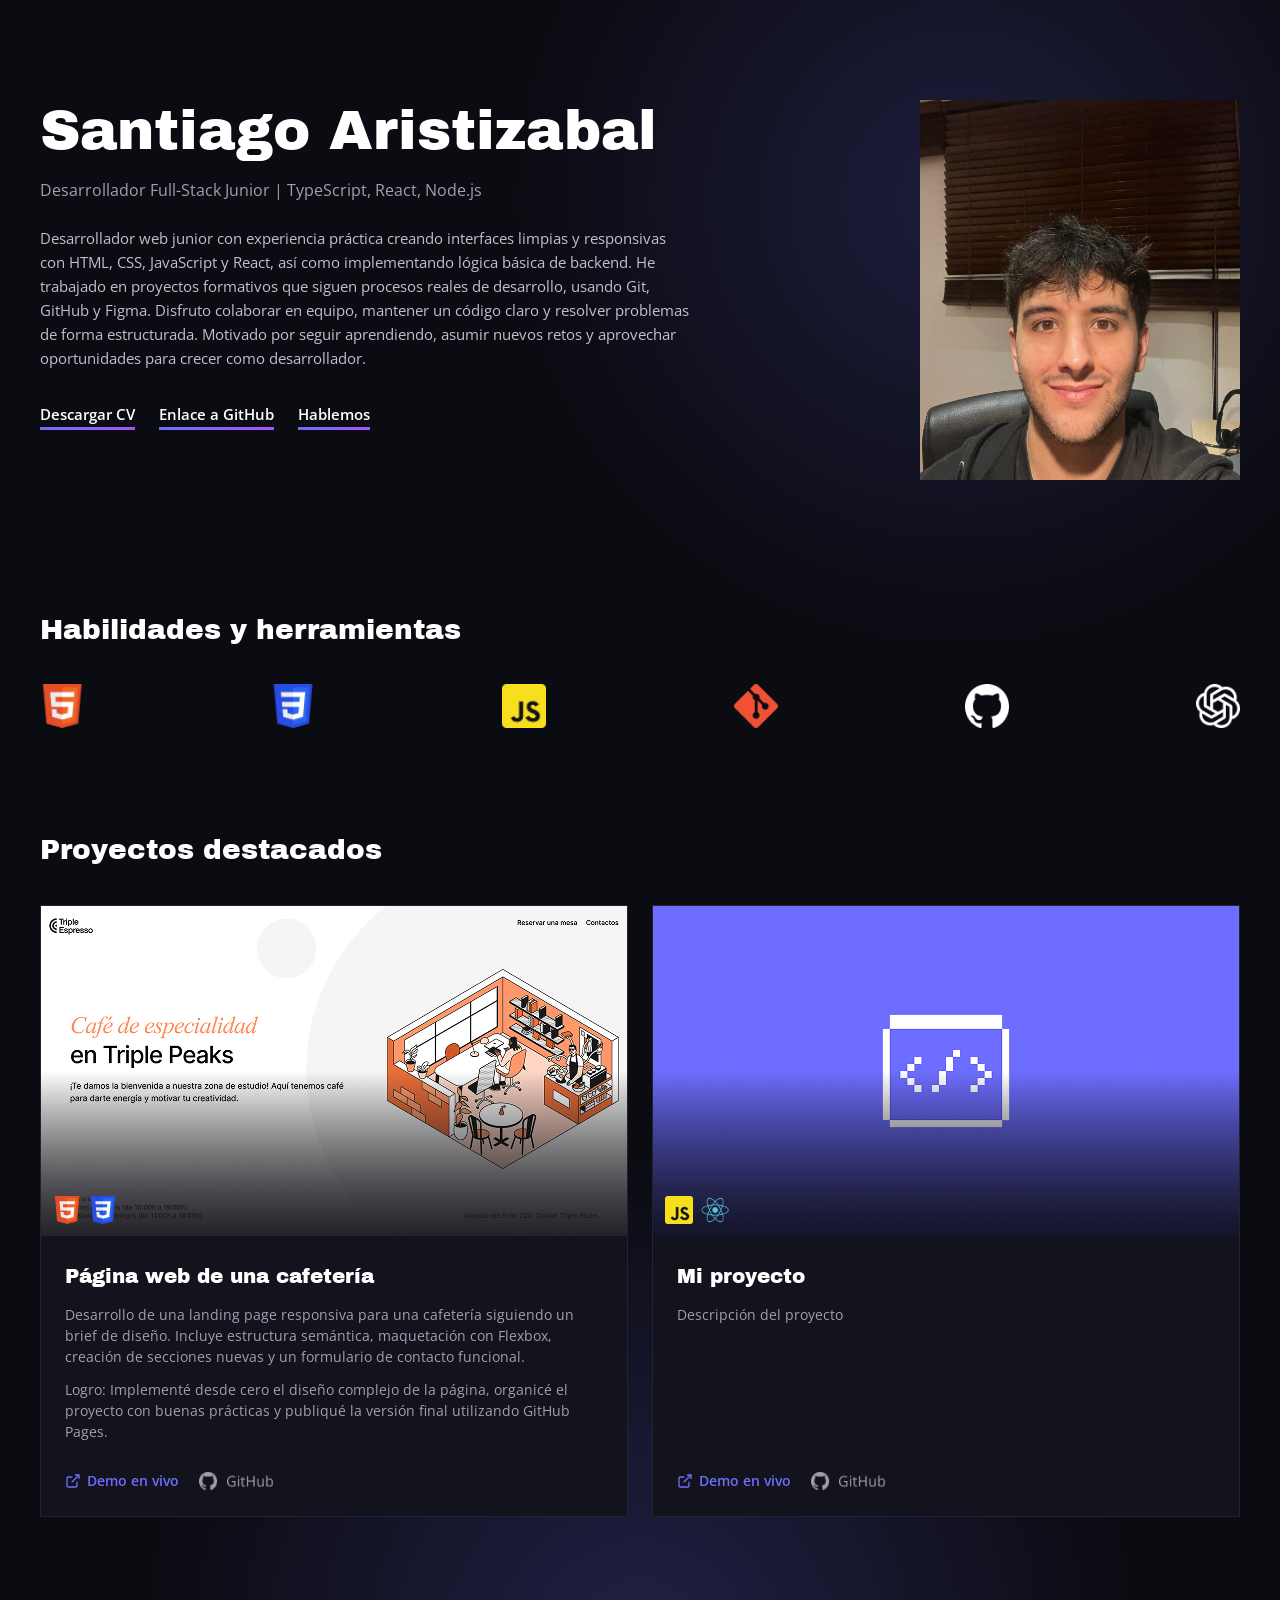
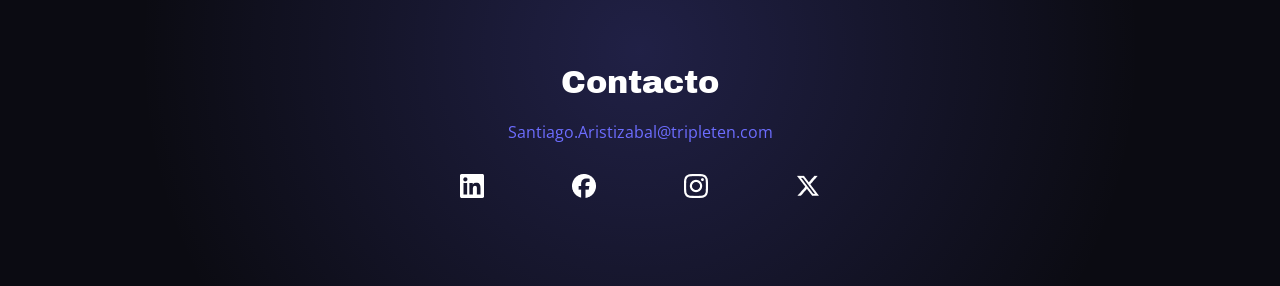
==== index.html @ 441eec58 "actualizar" ====
<!doctype html>
<html lang="es">
  <head>
    <meta charset="UTF-8" />
    <meta name="viewport" content="width=device-width, initial-scale=1.0" />
    <title>Santiago Aristizabal - Portafolio</title>
    <link rel="icon" type="image/x-icon" href="favicon.ico" />

    <link rel="stylesheet" href="./styles/normalize.css" />
    <link rel="stylesheet" href="./styles/style.css" />
  </head>
  <body>
    <main class="page">
      <section class="hero">
        <div class="hero__container">
          <div class="hero__content">
            <h1 class="hero__title">Santiago Aristizabal</h1>
            <p class="hero__subtitle">
              Desarrollador Full-Stack Junior | TypeScript, React, Node.js
            </p>
            <p class="hero__description">
              Desarrollador web junior con experiencia práctica creando
              interfaces limpias y responsivas con HTML, CSS, JavaScript y
              React, así como implementando lógica básica de backend. He
              trabajado en proyectos formativos que siguen procesos reales de
              desarrollo, usando Git, GitHub y Figma. Disfruto colaborar en
              equipo, mantener un código claro y resolver problemas de forma
              estructurada. Motivado por seguir aprendiendo, asumir nuevos retos
              y aprovechar oportunidades para crecer como desarrollador.
            </p>
            <div class="hero__actions">
              <a href="#" class="hero__action-link">Descargar CV</a>
              <a href="#" class="hero__action-link">Enlace a GitHub</a>
              <a href="#" class="hero__action-link">Hablemos</a>
            </div>
          </div>
          <div class="hero__image-wrapper">
            <img
              src="./images/img_3877.jpg"
              alt="Fotografía de Santiago Aristizabal"
              class="hero__image"
            />
          </div>
        </div>
      </section>

      <section class="skills">
        <h2 class="section-title">Habilidades y herramientas</h2>
        <ul class="skills__list">
          <li class="skills__item">
            <img
              src="./images/Frame 2087328168.png"
              alt="HTML5"
              class="skill-icon"
            />
          </li>
          <li class="skills__item">
            <img
              src="./images/Frame 2087328171.png"
              alt="CSS3"
              class="skill-icon"
            />
          </li>
          <li class="skills__item">
            <img
              src="./images/Frame 2087328169.png"
              alt="JavaScript"
              class="skill-icon"
            />
          </li>
          <li class="skills__item">
            <img
              src="./images/Group 2087326846.png"
              alt="Git"
              class="skill-icon"
            />
          </li>
          <li class="skills__item">
            <img
              src="./images/Group 2087326847.png"
              alt="GitHub"
              class="skill-icon"
            />
          </li>
          <li class="skills__item">
            <img
              src="./images/Group 2087326848.png"
              alt="ChatGPT"
              class="skill-icon"
            />
          </li>
        </ul>
      </section>

      <section class="projects">
        <h2 class="section-title">Proyectos destacados</h2>
        <div class="projects__grid">
          <article class="project-card">
            <div class="project-card__image-wrapper">
              <img
                src="./images/Rectangle 3.png"
                alt="Página web de una cafetería"
                class="project-card__image"
              />
              <div class="project-card__overlay"></div>
              <div class="project-card__tags">
                <img
                  src="./images/Frame 2087328168.png"
                  alt="HTML"
                  class="project-tag-icon"
                />
                <img
                  src="./images/Frame 2087328171.png"
                  alt="CSS"
                  class="project-tag-icon"
                />
              </div>
            </div>
            <div class="project-card__content">
              <div class="project-card__info">
                <h3 class="project-card__title">Página web de una cafetería</h3>
                <p class="project-card__description">
                  Desarrollo de una landing page responsiva para una cafetería
                  siguiendo un brief de diseño. Incluye estructura semántica,
                  maquetación con Flexbox, creación de secciones nuevas y un
                  formulario de contacto funcional.
                </p>
                <p class="project-card__achievement">
                  Logro: Implementé desde cero el diseño complejo de la página,
                  organicé el proyecto con buenas prácticas y publiqué la
                  versión final utilizando GitHub Pages.
                </p>
              </div>
              <div class="project-card__links">
                <a href="#" class="project-link">
                  <svg
                    class="project-link-icon"
                    viewBox="0 0 24 24"
                    fill="none"
                    stroke="currentColor"
                    stroke-width="2"
                  >
                    <path
                      d="M18 13v6a2 2 0 0 1-2 2H5a2 2 0 0 1-2-2V8a2 2 0 0 1 2-2h6"
                    ></path>
                    <polyline points="15 3 21 3 21 9"></polyline>
                    <line x1="10" y1="14" x2="21" y2="3"></line>
                  </svg>
                  Demo en vivo
                </a>
                <a href="#" class="project-link">
                  <img
                    src="./images/Group 2087326850.png"
                    alt="GitHub"
                    class="project-github-icon"
                  />
                </a>
              </div>
            </div>
          </article>

          <article class="project-card">
            <div class="project-card__image-wrapper">
              <img
                src="./images/Rectangle 5.png"
                alt="Vista previa de mi proyecto"
                class="project-card__image"
              />
              <div class="project-card__overlay"></div>
              <div class="project-card__tags">
                <img
                  src="./images/Frame 2087328169.png"
                  alt="JavaScript"
                  class="project-tag-icon"
                />
                <img
                  src="./images/Frame 2087328170.png"
                  alt="React"
                  class="project-tag-icon"
                />
              </div>
            </div>
            <div class="project-card__content">
              <div class="project-card__info">
                <h3 class="project-card__title">Mi proyecto</h3>
                <p class="project-card__description">
                  Descripción del proyecto
                </p>
              </div>
              <div class="project-card__links">
                <a href="#" class="project-link">
                  <svg
                    class="project-link-icon"
                    viewBox="0 0 24 24"
                    fill="none"
                    stroke="currentColor"
                    stroke-width="2"
                  >
                    <path
                      d="M18 13v6a2 2 0 0 1-2 2H5a2 2 0 0 1-2-2V8a2 2 0 0 1 2-2h6"
                    ></path>
                    <polyline points="15 3 21 3 21 9"></polyline>
                    <line x1="10" y1="14" x2="21" y2="3"></line>
                  </svg>
                  Demo en vivo
                </a>
                <a href="#" class="project-link">
                  <img
                    src="./images/Group 2087326850.png"
                    alt="GitHub"
                    class="project-github-icon"
                  />
                </a>
              </div>
            </div>
          </article>
        </div>
      </section>
    </main>

    <footer class="footer">
      <div class="footer__container">
        <h2 class="footer__title">Contacto</h2>
        <a
          href="mailto:Santiago.Aristizabal@tripleten.com"
          class="footer__email"
          >Santiago.Aristizabal@tripleten.com</a
        >
        <ul class="footer__socials">
          <li>
            <a href="#" aria-label="LinkedIn">
              <img
                src="./images/Linkedin-Negative.png"
                alt="LinkedIn"
                class="social-icon"
              />
            </a>
          </li>
          <li>
            <a href="#" aria-label="Facebook">
              <img
                src="./images/Facebook-Negative.png"
                alt="Facebook"
                class="social-icon"
              />
            </a>
          </li>
          <li>
            <a href="#" aria-label="Instagram">
              <img
                src="./images/Instagram-Negative.png"
                alt="Instagram"
                class="social-icon"
              />
            </a>
          </li>
          <li>
            <a href="#" aria-label="X">
              <img
                src="./images/X (Twitter)-Negative.png"
                alt="X"
                class="social-icon"
              />
            </a>
          </li>
        </ul>
      </div>
    </footer>
  </body>
</html>
---- styles/style.css ----
@font-face {
  font-family: "Archivo Black";
  src:
    url("../fonts/ArchivoBlack-Regular.woff2") format("woff2"),
    url("../fonts/ArchivoBlack-Regular.woff") format("woff");
  font-weight: 400;
  font-style: normal;
  font-display: swap;
}

@font-face {
  font-family: "Inter";
  src:
    url("../fonts/Inter-Regular.woff2") format("woff2"),
    url("../fonts/Inter-Regular.woff") format("woff");
  font-weight: 400;
  font-style: normal;
  font-display: swap;
}

@font-face {
  font-family: "Inter";
  src:
    url("../fonts/Inter-Medium.woff2") format("woff2"),
    url("../fonts/Inter-Medium.woff") format("woff");
  font-weight: 500;
  font-style: normal;
  font-display: swap;
}

@font-face {
  font-family: "Inter";
  src:
    url("../fonts/Inter-Bold.woff2") format("woff2"),
    url("../fonts/Inter-Bold.woff") format("woff");
  font-weight: 700;
  font-style: normal;
  font-display: swap;
}

@font-face {
  font-family: "Noto Serif";
  src:
    url("../fonts/NotoSerif-Italic.woff2") format("woff2"),
    url("../fonts/NotoSerif-Italic.woff") format("woff");
  font-weight: 400;
  font-style: italic;
  font-display: swap;
}

@font-face {
  font-family: "Open Sans";
  src:
    url("../fonts/OpenSans-Regular.woff2") format("woff2"),
    url("../fonts/OpenSans-Regular.woff") format("woff");
  font-weight: 400;
  font-style: normal;
  font-display: swap;
}

@font-face {
  font-family: "Open Sans";
  src:
    url("../fonts/OpenSans-SemiBold.woff2") format("woff2"),
    url("../fonts/OpenSans-SemiBold.woff") format("woff");
  font-weight: 600;
  font-style: normal;
  font-display: swap;
}

@font-face {
  font-family: "Open Sans";
  src:
    url("../fonts/OpenSans-Bold.woff2") format("woff2"),
    url("../fonts/OpenSans-Bold.woff") format("woff");
  font-weight: 700;
  font-style: normal;
  font-display: swap;
}
:root {
  --bg-color: #0b0b12;
  --card-bg: #13131e;
  --primary-color: #6d6dff;
  --primary-hover: #8282ff;
  --text-main: #ffffff;
  --text-muted: #a0a0b0;
  --font-primary: "Open Sans", sans-serif;
  --font-heading: "Archivo Black", sans-serif;
}

body {
  background-color: var(--bg-color);
  color: var(--text-main);
  font-family: var(--font-primary);
  line-height: 1.6;
  margin: 0;
  overflow-x: hidden;
  background-image:
    radial-gradient(
      circle at 75% 200px,
      rgba(109, 109, 255, 0.18) 0%,
      transparent 450px
    ),
    radial-gradient(
      circle at 50% 1650px,
      rgba(109, 109, 255, 0.22) 0%,
      transparent 500px
    );
  background-repeat: no-repeat;
}

.page {
  max-width: 1200px;
  margin: 0 auto;
  padding: 0 40px;
}

.hero {
  padding: 100px 0 80px;
}

.hero__container {
  display: flex;
  justify-content: space-between;
  align-items: flex-start;
  gap: 60px;
}

.hero__content {
  max-width: 650px;
}

.hero__title {
  font-family: var(--font-heading);
  font-size: 56px;
  line-height: 1.1;
  margin: 0 0 16px 0;
  font-weight: 400;
}

.hero__subtitle {
  color: var(--text-muted);
  font-size: 16px;
  margin: 0 0 24px 0;
  line-height: 1.5;
}

.hero__description {
  color: #c0c0d0;
  font-size: 15px;
  margin: 0 0 32px 0;
  line-height: 1.6;
}

.hero__actions {
  display: flex;
  gap: 24px;
}

.hero__action-link {
  color: var(--text-main);
  text-decoration: none;
  font-weight: 600;
  font-size: 15px;
  padding-bottom: 4px;
  background: linear-gradient(90deg, #6d6dff 0%, #a855f7 100%);
  background-size: 100% 3px;
  background-repeat: no-repeat;
  background-position: bottom;
  transition: opacity 0.3s ease;
}

.hero__action-link:hover {
  opacity: 0.8;
}

.hero__image-wrapper {
  width: 320px;
  max-width: 100%;
  flex-shrink: 0;
}

.hero__image {
  width: 100%;
  height: 380px;
  object-fit: cover;
  object-position: center top;
  border-radius: 0;
}

.skills {
  padding: 40px 0 80px;
}

.section-title {
  font-family: var(--font-heading);
  font-size: 28px;
  margin: 0 0 32px 0;
  font-weight: 400;
  text-align: left;
}

.skills__list {
  display: flex;
  justify-content: space-between;
  align-items: center;
  flex-wrap: wrap;
  list-style: none;
  padding: 0;
  margin: 0;
}

.skills__item {
  display: flex;
  align-items: center;
  justify-content: center;
}

.skill-icon {
  width: 44px;
  height: 44px;
  object-fit: contain;
  transition: transform 0.2s ease;
}

.skill-icon:hover {
  transform: translateY(-4px);
}

.projects {
  padding: 20px 0 80px;
}

.projects__grid {
  display: flex;
  gap: 24px;
}

.project-card {
  background-color: var(--card-bg);
  border-radius: 0;
  overflow: hidden;
  display: flex;
  flex-direction: column;
  border: 1px solid #222233;
  width: calc((100% - 24px) / 2);
}

.project-card__image-wrapper {
  position: relative;
  width: 100%;
  aspect-ratio: 16 / 9;
  background-color: #2a2a3d;
  border-radius: 0;
  overflow: hidden;
}

.project-card__image {
  width: 100%;
  height: 100%;
  object-fit: cover;
}

.project-card__overlay {
  position: absolute;
  bottom: 0;
  left: 0;
  width: 100%;
  height: 50%;
  background: linear-gradient(
    180deg,
    transparent 0%,
    rgba(11, 11, 18, 0.8) 100%
  );
  z-index: 1;
}

.project-card__tags {
  position: absolute;
  bottom: 12px;
  left: 12px;
  display: flex;
  gap: 8px;
  z-index: 2;
}

.project-tag-icon {
  width: 28px;
  height: 28px;
  object-fit: contain;
}

.project-card__content {
  padding: 24px;
  display: flex;
  flex-direction: column;
  justify-content: space-between;
  flex-grow: 1;
  gap: 16px;
}

.project-card__info {
  flex-grow: 1;
}

.project-card__title {
  font-family: var(--font-heading);
  font-size: 20px;
  margin: 0 0 12px 0;
  font-weight: 400;
}

.project-card__description,
.project-card__achievement {
  font-size: 14px;
  color: var(--text-muted);
  line-height: 1.5;
  margin: 0 0 12px 0;
}

.project-card__links {
  display: flex;
  align-items: center;
  gap: 20px;
}

.project-link {
  color: var(--primary-color);
  text-decoration: none;
  font-size: 14px;
  font-weight: 600;
  display: inline-flex;
  align-items: center;
  gap: 6px;
  transition: color 0.3s ease;
}

.project-link:hover {
  color: var(--text-main);
}

.project-link-icon {
  width: 16px;
  height: 16px;
  flex-shrink: 0;
}

.project-github-icon {
  height: 20px;
  width: auto;
  object-fit: contain;
}

.footer {
  padding: 60px 0 80px;
  text-align: center;
  display: flex;
  justify-content: center;
}

.footer__container {
  width: 100%;
  max-width: 360px;
  margin: 0 auto;
  display: flex;
  flex-direction: column;
  align-items: center;
}

.footer__title {
  font-family: var(--font-heading);
  font-size: 32px;
  margin: 0 0 12px 0;
  font-weight: 400;
}

.footer__email {
  color: var(--primary-color);
  text-decoration: none;
  font-size: 16px;
  display: inline-block;
  margin-bottom: 28px;
  word-break: break-word;
}

.footer__socials {
  display: flex;
  justify-content: space-between;
  width: 100%;
  list-style: none;
  padding: 0;
  margin: 0;
}

.social-icon {
  width: 24px;
  height: 24px;
  object-fit: contain;
  transition: opacity 0.3s ease;
}

.social-icon:hover {
  opacity: 0.7;
}

@media screen and (max-width: 768px) {
  .page {
    padding: 0 24px;
  }

  .hero {
    padding: 40px 0 30px;
  }

  .hero__container {
    flex-direction: column-reverse;
    align-items: center;
    gap: 32px;
  }

  .hero__content {
    max-width: 100%;
    text-align: center;
  }

  .hero__title {
    font-size: 36px;
  }

  .hero__subtitle {
    font-size: 15px;
  }

  .hero__description {
    font-size: 14px;
  }

  .hero__actions {
    flex-direction: column;
    align-items: center;
    gap: 16px;
  }

  .hero__action-link {
    display: inline-block;
  }

  .hero__image-wrapper {
    width: 100%;
    max-width: 280px;
    margin: 0 auto;
  }

  .hero__image {
    width: 100%;
    height: auto;
    aspect-ratio: 4 / 5;
    object-fit: cover;
  }

  .section-title {
    text-align: center;
    font-size: 24px;
  }

  .skills__list {
    justify-content: center;
    gap: 20px 24px;
  }

  .projects__grid {
    flex-direction: column;
  }

  .project-card {
    width: 100%;
  }

  .footer__container {
    width: 100%;
    max-width: 280px;
  }

  .footer__title {
    font-size: 26px;
  }
}

@media screen and (max-width: 360px) {
  .page {
    padding: 0 16px;
  }

  .hero__title {
    font-size: 30px;
  }
}
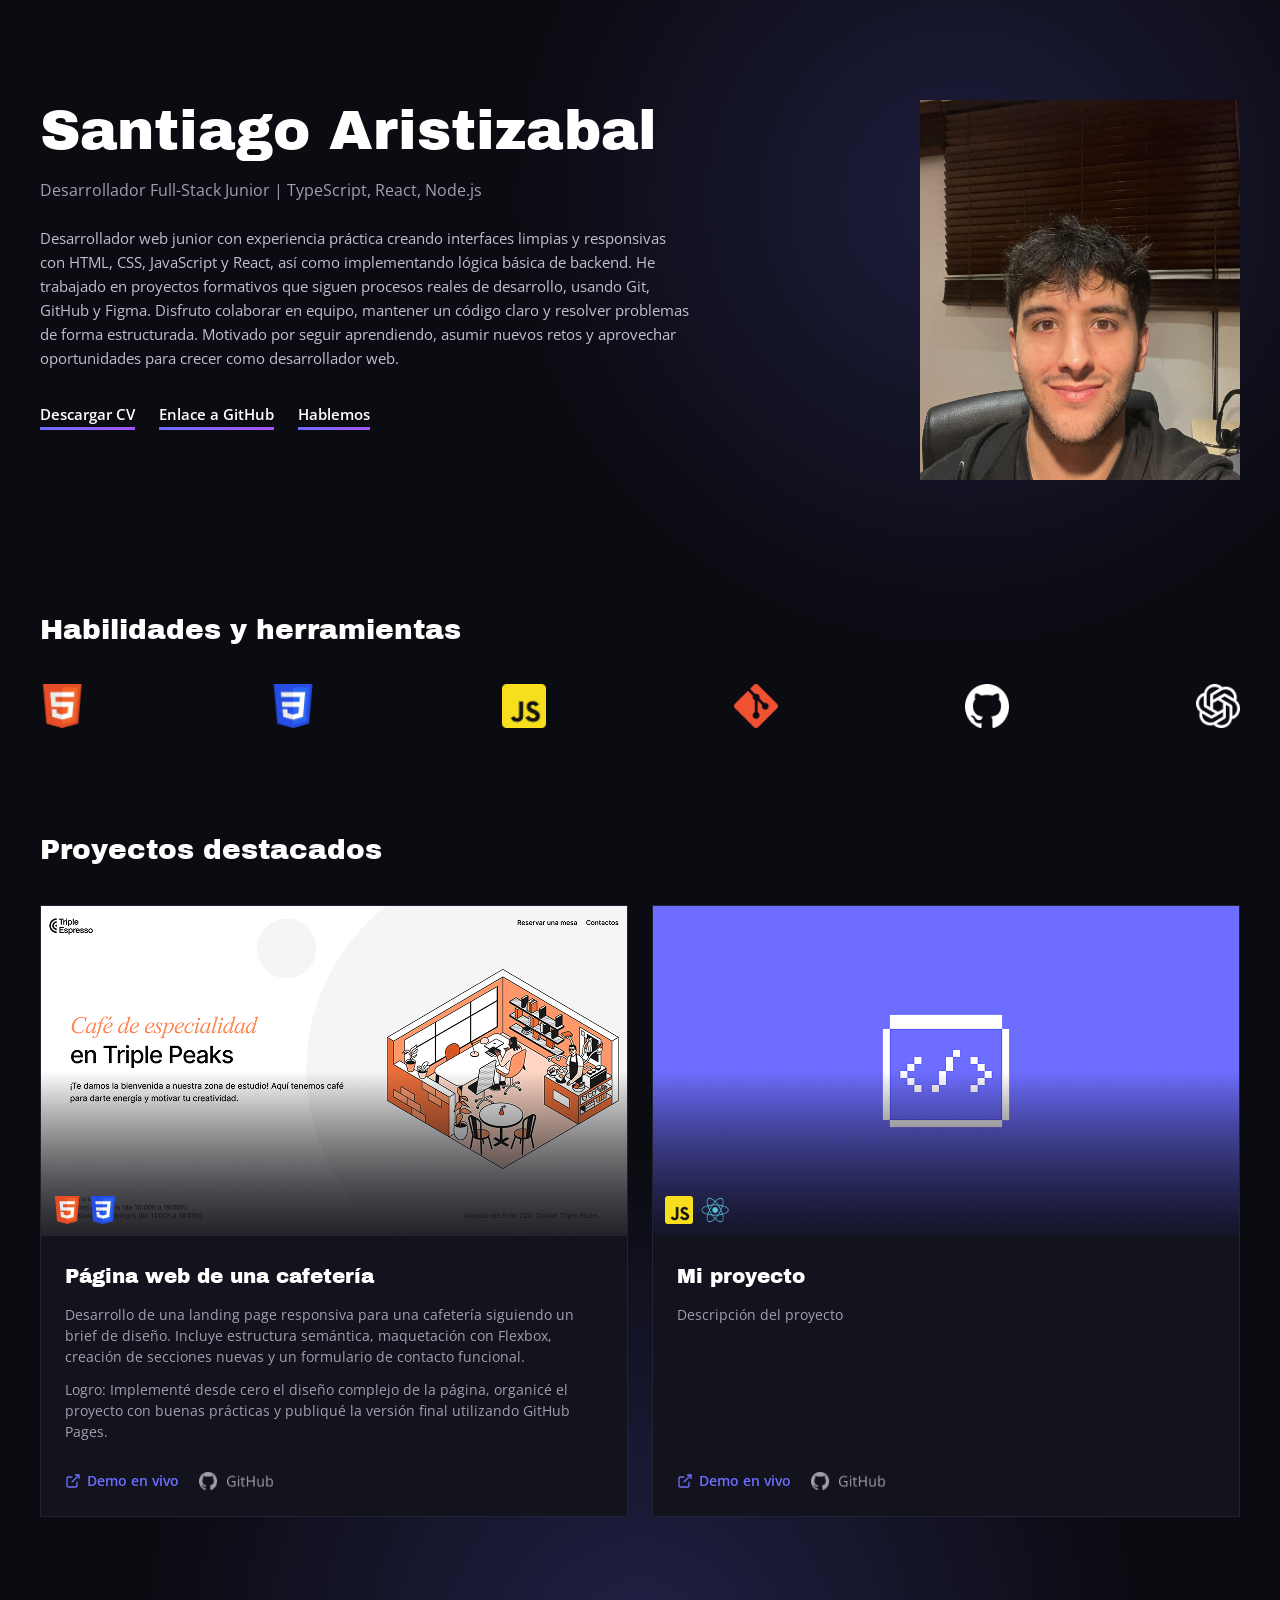
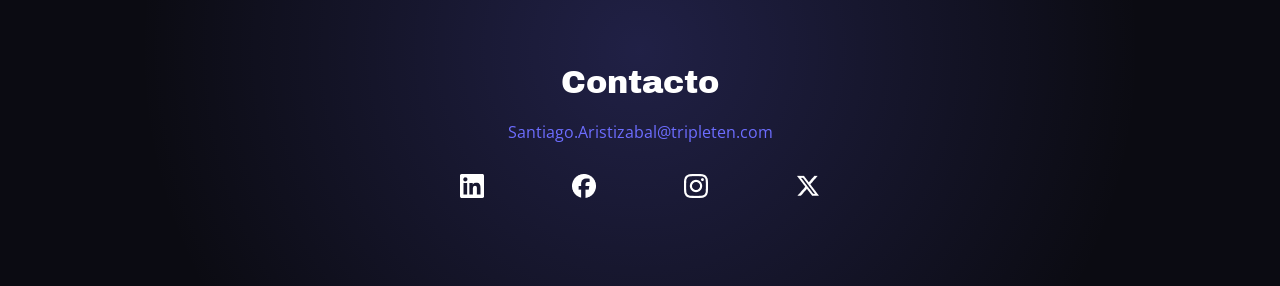
==== commit 275e5e10: "Actualizar" ====
--- a/index.html
+++ b/index.html
@@ -5,6 +5,13 @@
     <meta name="viewport" content="width=device-width, initial-scale=1.0" />
     <title>Santiago Aristizabal - Portafolio</title>
     <link rel="icon" type="image/x-icon" href="favicon.ico" />
+
+    <link rel="preconnect" href="https://fonts.googleapis.com" />
+    <link rel="preconnect" href="https://fonts.gstatic.com" crossorigin />
+    <link
+      href="https://fonts.googleapis.com/css2?family=Inter:wght@400;500;700&family=Noto+Serif:ital,wght@1,400&display=swap"
+      rel="stylesheet"
+    />
 
     <link rel="stylesheet" href="./styles/normalize.css" />
     <link rel="stylesheet" href="./styles/style.css" />
@@ -26,7 +33,7 @@
               desarrollo, usando Git, GitHub y Figma. Disfruto colaborar en
               equipo, mantener un código claro y resolver problemas de forma
               estructurada. Motivado por seguir aprendiendo, asumir nuevos retos
-              y aprovechar oportunidades para crecer como desarrollador.
+              y aprovechar oportunidades para crecer como desarrollador web.
             </p>
             <div class="hero__actions">
               <a href="#" class="hero__action-link">Descargar CV</a>
--- a/styles/style.css
+++ b/styles/style.css
@@ -5,46 +5,6 @@
     url("../fonts/ArchivoBlack-Regular.woff") format("woff");
   font-weight: 400;
   font-style: normal;
-  font-display: swap;
-}
-
-@font-face {
-  font-family: "Inter";
-  src:
-    url("../fonts/Inter-Regular.woff2") format("woff2"),
-    url("../fonts/Inter-Regular.woff") format("woff");
-  font-weight: 400;
-  font-style: normal;
-  font-display: swap;
-}
-
-@font-face {
-  font-family: "Inter";
-  src:
-    url("../fonts/Inter-Medium.woff2") format("woff2"),
-    url("../fonts/Inter-Medium.woff") format("woff");
-  font-weight: 500;
-  font-style: normal;
-  font-display: swap;
-}
-
-@font-face {
-  font-family: "Inter";
-  src:
-    url("../fonts/Inter-Bold.woff2") format("woff2"),
-    url("../fonts/Inter-Bold.woff") format("woff");
-  font-weight: 700;
-  font-style: normal;
-  font-display: swap;
-}
-
-@font-face {
-  font-family: "Noto Serif";
-  src:
-    url("../fonts/NotoSerif-Italic.woff2") format("woff2"),
-    url("../fonts/NotoSerif-Italic.woff") format("woff");
-  font-weight: 400;
-  font-style: italic;
   font-display: swap;
 }
 
@@ -77,6 +37,7 @@
   font-style: normal;
   font-display: swap;
 }
+
 :root {
   --bg-color: #0b0b12;
   --card-bg: #13131e;
@@ -349,6 +310,14 @@
   height: 20px;
   width: auto;
   object-fit: contain;
+  transition:
+    opacity 0.3s ease,
+    transform 0.2s ease;
+}
+
+.project-github-icon:hover {
+  opacity: 0.8;
+  transform: translateY(-2px);
 }
 
 .footer {
@@ -381,6 +350,16 @@
   display: inline-block;
   margin-bottom: 28px;
   word-break: break-word;
+  transition:
+    color 0.3s ease,
+    transform 0.3s ease,
+    text-shadow 0.3s ease;
+}
+
+.footer__email:hover {
+  color: var(--primary-hover);
+  transform: scale(1.08) translateY(-2px);
+  text-shadow: 0 0 12px rgba(109, 109, 255, 0.8);
 }
 
 .footer__socials {
